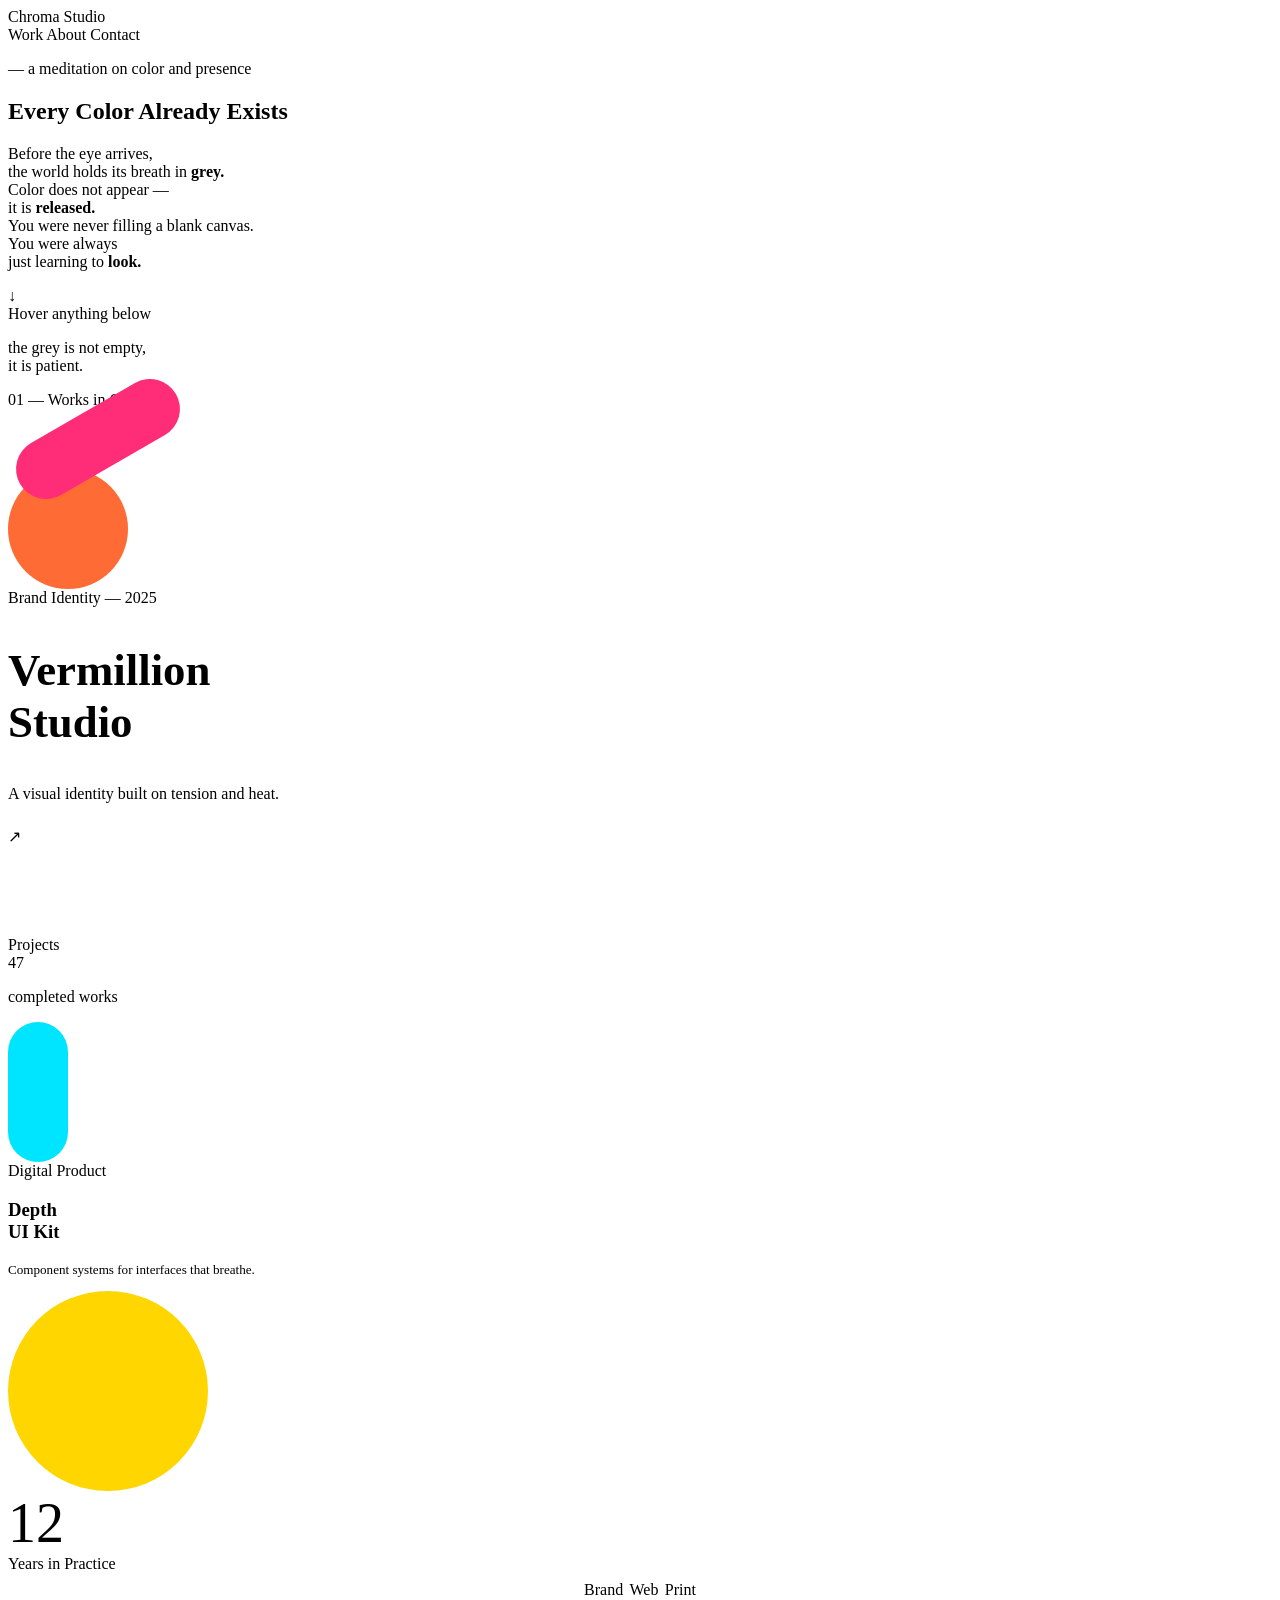
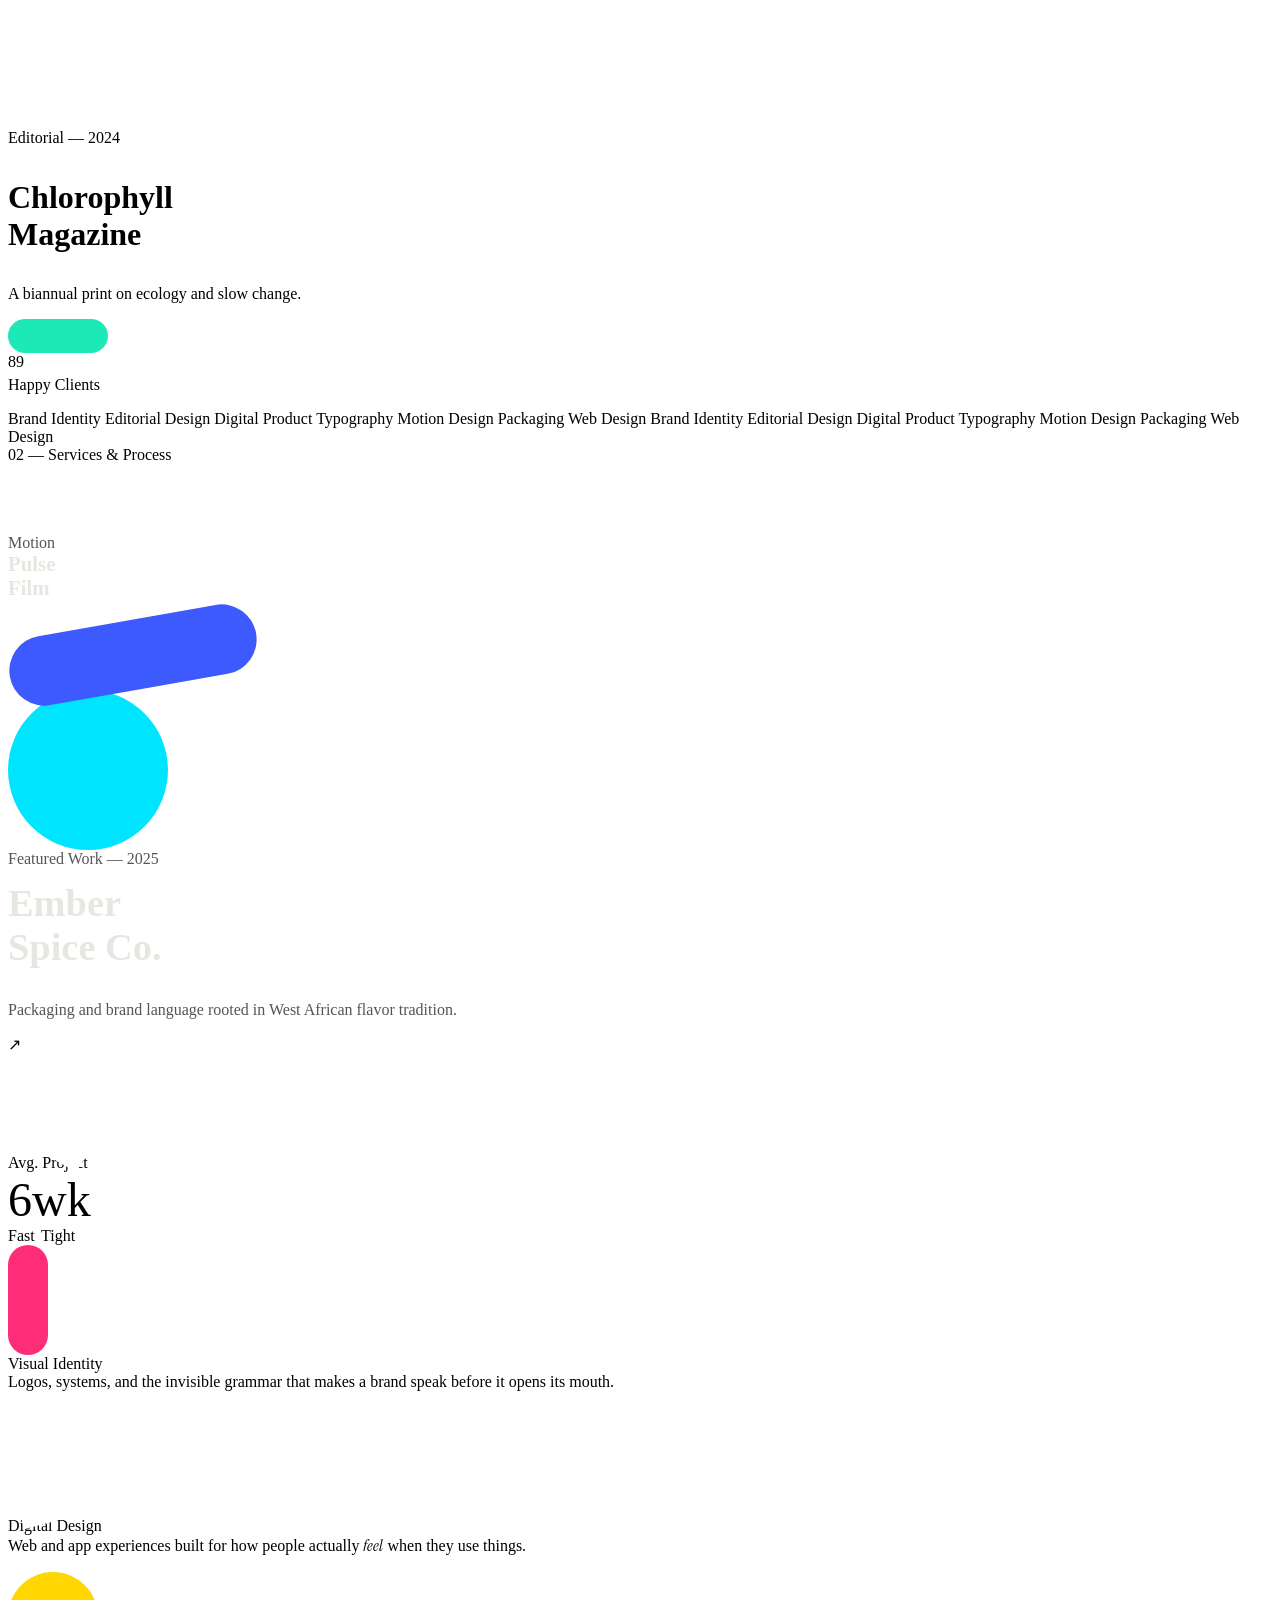
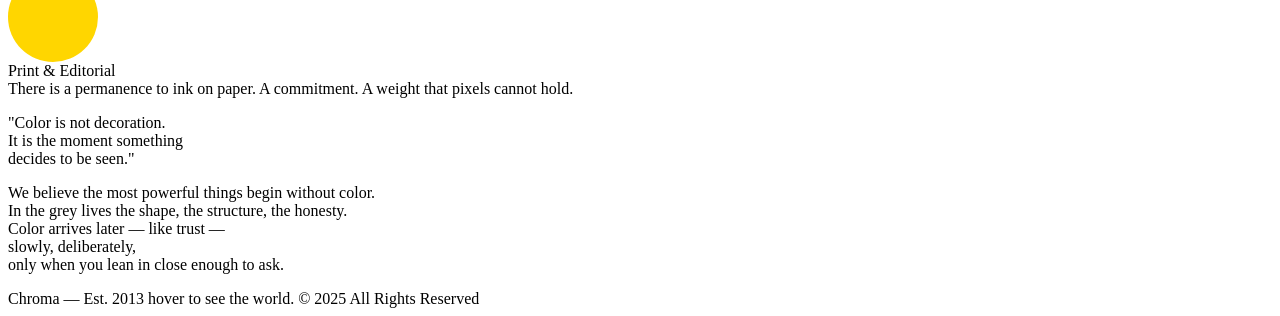
==== colorblind/colorblind.html @ b7427c92 "Add colorblind.html for Chroma website structure This HTML file serves as the main structure for the" ====
<!DOCTYPE html>
<html lang="en">
<head>
  <meta charset="UTF-8" />
  <meta name="viewport" content="width=device-width, initial-scale=1.0"/>
  <title>Chroma — Color Lives Inside Everything</title>
  <link href="https://fonts.googleapis.com/css2?family=Unbounded:wght@300;400;700;900&family=Instrument+Serif:ital@0;1&display=swap" rel="stylesheet"/>
  <link rel="stylesheet" href="colorblind.css">
</head>
<body>

<div id="cursor"></div>

<!-- ─── HERO ─── -->
<section class="hero">
  <div class="hero-blob blob-1"></div>
  <div class="hero-blob blob-2"></div>
  <div class="hero-blob blob-3"></div>

  <div class="hero-top">
    <div class="hero-logo">Chroma Studio</div>
    <nav class="hero-nav">
      <span>Work</span>
      <span>About</span>
      <span>Contact</span>
    </nav>
  </div>

  <div class="hero-center">
    <p class="hero-eyebrow">— a meditation on color and presence</p>
    <h1 class="hero-title">
      <span>Every</span>
      <span class="line-outline">Color</span>
      <span class="line-gray">Already</span>
      <span>Exists</span>
    </h1>
    <p class="hero-poem-block">
      Before the eye arrives,<br/>
      the world holds its breath in <strong>grey.</strong><br/>
      Color does not appear —<br/>
      it is <strong>released.</strong><br/>
      You were never filling a blank canvas.<br/>
      You were always<br/>
      just learning to <strong>look.</strong>
    </p>
  </div>

  <div class="hero-bottom">
    <div class="hero-cta">
      <div class="cta-circle">↓</div>
      <span>Hover anything below</span>
    </div>
    <p class="hero-hint">the grey is not empty,<br/>it is patient.</p>
  </div>
</section>

<!-- ─── BENTO GRID 1 ─── -->
<div class="section-label"><span>01 — Works in Color</span></div>

<div class="bento bento-1">

  <div class="b b1 b-dark c-hot">
    <div class="shape" style="width:180px;height:60px;border-radius:100px;bottom:2rem;right:-1rem;transform:rotate(-30deg);background:#ff2d78;"></div>
    <div class="shape" style="width:120px;height:120px;border-radius:50%;top:-40px;right:3rem;background:#ff6b35;"></div>
    <div class="b-inner">
      <span class="b-tag">Brand Identity — 2025</span>
      <div style="margin-top:auto;">
        <h2 class="b-title" style="font-size:clamp(2rem,3.5vw,3.2rem);">Vermillion<br/>Studio</h2>
        <p class="b-sub">A visual identity built on tension and heat.</p>
        <div style="margin-top:1.5rem;" class="b-arrow">↗</div>
      </div>
    </div>
  </div>

  <div class="b b2 c-lime">
    <div class="shape rounded-tri" style="width:90px;height:90px;bottom:1rem;right:1rem;background:white;"></div>
    <div class="b-inner">
      <span class="b-tag">Projects</span>
      <div class="b-num" style="margin-top:auto;">47</div>
      <p class="b-sub">completed works</p>
    </div>
  </div>

  <div class="b b3 b-dark c-sky">
    <div class="shape" style="width:60px;height:140px;border-radius:100px;top:1rem;right:1.5rem;background:#00e5ff;"></div>
    <div class="b-inner">
      <span class="b-tag">Digital Product</span>
      <div style="margin-top:auto;">
        <h3 class="b-title">Depth<br/>UI Kit</h3>
        <p class="b-body" style="margin-top:0.7rem;font-size:0.82rem;">Component systems for interfaces that breathe.</p>
      </div>
    </div>
  </div>

  <div class="b b4 c-gold">
    <div class="shape" style="width:200px;height:200px;border-radius:50%;top:-60px;right:-60px;background:#ffd600;"></div>
    <div class="b-inner pill-card">
      <div class="b-num" style="font-size:3.5rem;">12</div>
      <p class="b-tag" style="margin:0;">Years in Practice</p>
      <div style="display:flex;flex-wrap:wrap;gap:0.4rem;justify-content:center;margin-top:0.5rem;">
        <span class="pill-badge"><span class="pill-dot"></span>Brand</span>
        <span class="pill-badge"><span class="pill-dot"></span>Web</span>
        <span class="pill-badge"><span class="pill-dot"></span>Print</span>
      </div>
    </div>
  </div>

  <div class="b b5 c-violet">
    <div class="shape rounded-tri" style="width:130px;height:130px;bottom:-30px;left:2rem;background:white;transform:rotate(180deg);"></div>
    <div class="b-inner">
      <span class="b-tag">Editorial — 2024</span>
      <div style="margin-top:auto;">
        <h3 class="b-title" style="font-size:clamp(1.5rem,2.5vw,2.3rem);">Chlorophyll<br/>Magazine</h3>
        <p class="b-sub">A biannual print on ecology and slow change.</p>
      </div>
    </div>
  </div>

  <div class="b b6 c-mint">
    <div class="shape" style="width:100px;height:34px;border-radius:100px;top:1.5rem;right:1.5rem;background:#1de9b6;"></div>
    <div class="b-inner">
      <div class="b-num" style="margin-top:auto;">89</div>
      <p class="b-tag" style="margin-top:0.3rem;">Happy Clients</p>
    </div>
  </div>

</div>

<!-- ─── MARQUEE ─── -->
<div class="marquee-wrap">
  <div class="marquee-inner">
    <span class="marquee-item"><span class="marquee-dot md-hot"></span>Brand Identity</span>
    <span class="marquee-item"><span class="marquee-dot md-lime"></span>Editorial Design</span>
    <span class="marquee-item"><span class="marquee-dot md-sky"></span>Digital Product</span>
    <span class="marquee-item"><span class="marquee-dot md-gold"></span>Typography</span>
    <span class="marquee-item"><span class="marquee-dot md-violet"></span>Motion Design</span>
    <span class="marquee-item"><span class="marquee-dot md-mint"></span>Packaging</span>
    <span class="marquee-item"><span class="marquee-dot md-coral"></span>Web Design</span>
    <span class="marquee-item"><span class="marquee-dot md-hot"></span>Brand Identity</span>
    <span class="marquee-item"><span class="marquee-dot md-lime"></span>Editorial Design</span>
    <span class="marquee-item"><span class="marquee-dot md-sky"></span>Digital Product</span>
    <span class="marquee-item"><span class="marquee-dot md-gold"></span>Typography</span>
    <span class="marquee-item"><span class="marquee-dot md-violet"></span>Motion Design</span>
    <span class="marquee-item"><span class="marquee-dot md-mint"></span>Packaging</span>
    <span class="marquee-item"><span class="marquee-dot md-coral"></span>Web Design</span>
  </div>
</div>

<!-- ─── BENTO GRID 2 ─── -->
<div class="section-label"><span>02 — Services & Process</span></div>

<div class="bento bento-2">

  <div class="b b7 b-dark c-coral">
    <div class="shape rounded-tri" style="width:70px;height:70px;bottom:1rem;right:1rem;background:white;"></div>
    <div class="b-inner">
      <span class="b-tag" style="color:#555;">Motion</span>
      <h3 class="b-title" style="color:#e8e6e1;margin-top:auto;font-size:1.3rem;">Pulse<br/>Film</h3>
    </div>
  </div>

  <div class="b b8 b-dark c-indigo">
    <div class="shape" style="width:250px;height:70px;border-radius:100px;top:1.5rem;right:-2rem;background:#3d5afe;transform:rotate(-10deg);"></div>
    <div class="shape" style="width:160px;height:160px;border-radius:50%;bottom:-50px;right:2rem;background:#00e5ff;"></div>
    <div class="b-inner" style="flex-direction:row;align-items:flex-end;gap:3rem;">
      <div>
        <span class="b-tag" style="color:#555;">Featured Work — 2025</span>
        <h2 class="b-title" style="font-size:clamp(2rem,3vw,3rem);margin-top:0.8rem;color:#e8e6e1;">Ember<br/>Spice Co.</h2>
        <p class="b-sub" style="color:#555;">Packaging and brand language rooted in West African flavor tradition.</p>
      </div>
      <div style="align-self:flex-start;margin-top:0.3rem;" class="b-arrow">↗</div>
    </div>
  </div>

  <div class="b b9 c-lime">
    <div class="shape rounded-tri" style="width:100px;height:100px;top:-20px;left:1.5rem;background:white;transform:rotate(30deg);"></div>
    <div class="b-inner pill-card">
      <span class="b-tag">Avg. Project</span>
      <div class="b-num" style="font-size:3rem;">6wk</div>
      <div style="display:flex;gap:0.4rem;">
        <span class="pill-badge"><span class="pill-dot"></span>Fast</span>
        <span class="pill-badge"><span class="pill-dot"></span>Tight</span>
      </div>
    </div>
  </div>

  <div class="b b10 c-hot">
    <div class="shape" style="width:40px;height:110px;border-radius:100px;bottom:1rem;right:2rem;background:#ff2d78;"></div>
    <div class="b-inner">
      <span class="b-tag">Visual Identity</span>
      <p class="b-body" style="margin-top:auto;">Logos, systems, and the invisible grammar that makes a brand speak before it opens its mouth.</p>
    </div>
  </div>

  <div class="b b11 c-violet">
    <div class="shape rounded-tri" style="width:110px;height:110px;bottom:-20px;right:-10px;background:white;transform:rotate(-15deg);"></div>
    <div class="b-inner">
      <span class="b-tag">Digital Design</span>
      <p class="b-body" style="margin-top:auto;">Web and app experiences built for how people actually <em style="font-family:'Instrument Serif',serif;">feel</em> when they use things.</p>
    </div>
  </div>

  <div class="b b12 c-gold">
    <div class="shape" style="width:90px;height:90px;border-radius:50%;top:-20px;left:-20px;background:#ffd600;"></div>
    <div class="b-inner">
      <span class="b-tag">Print & Editorial</span>
      <p class="b-body" style="margin-top:auto;">There is a permanence to ink on paper. A commitment. A weight that pixels cannot hold.</p>
    </div>
  </div>

</div>

<!-- ─── MANIFESTO ─── -->
<div class="manifesto-row" style="margin-top:14px;">
  <div class="manifesto-card">
    <div class="m-tri-1"></div>
    <div class="m-tri-2"></div>
    <div class="manifesto-text">
      <p class="manifesto-quote">
        "Color is not decoration.<br/>
        It is the moment something<br/>
        decides to be seen."
      </p>
      <p class="manifesto-body">
        We believe the most powerful things begin without color.<br/>
        In the grey lives the shape, the structure, the honesty.<br/>
        Color arrives later — like trust —<br/>
        slowly, deliberately,<br/>
        only when you lean in close enough to ask.
      </p>
    </div>
  </div>
</div>

<!-- ─── FOOTER ─── -->
<footer>
  <span class="footer-logo">Chroma — Est. 2013</span>
  <span class="footer-hint">hover to see the world.</span>
  <span class="footer-copy">© 2025 All Rights Reserved</span>
</footer>

<script src="colorblind.js"></script>
</body>
</html>
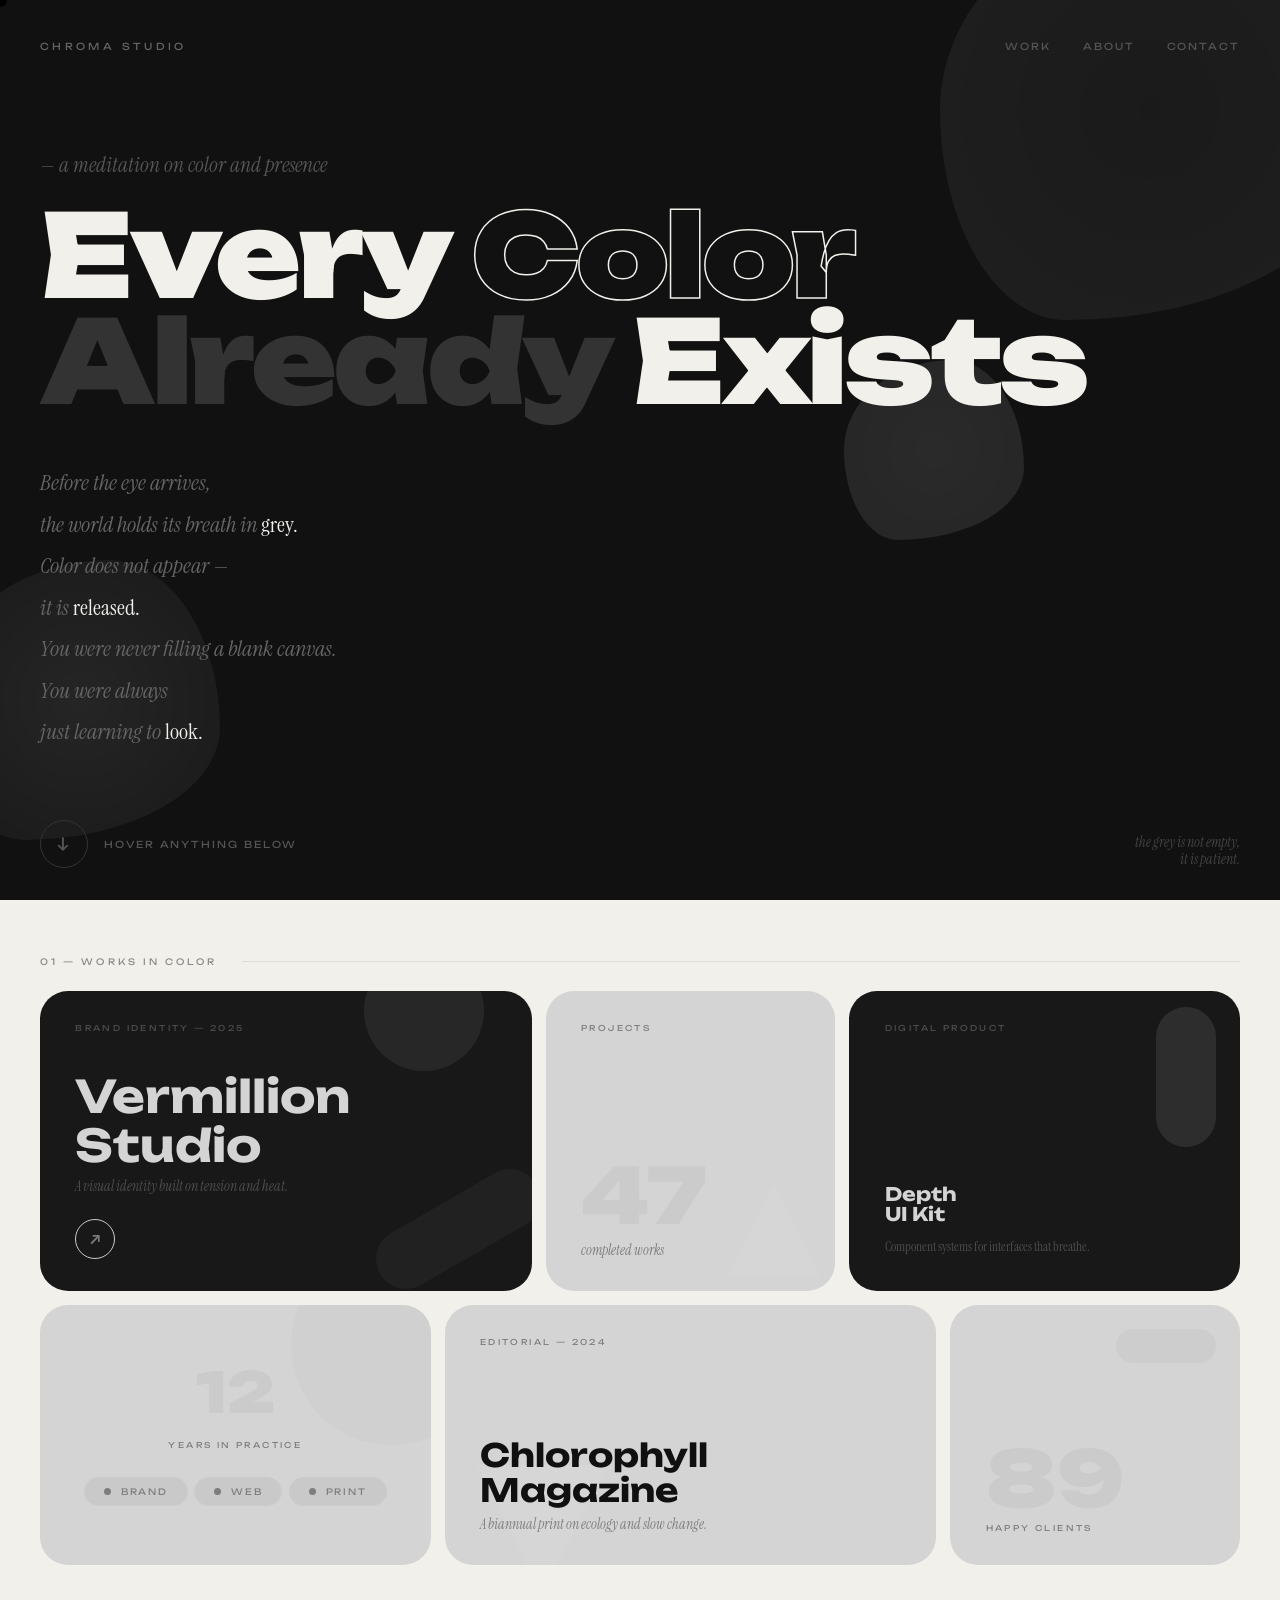
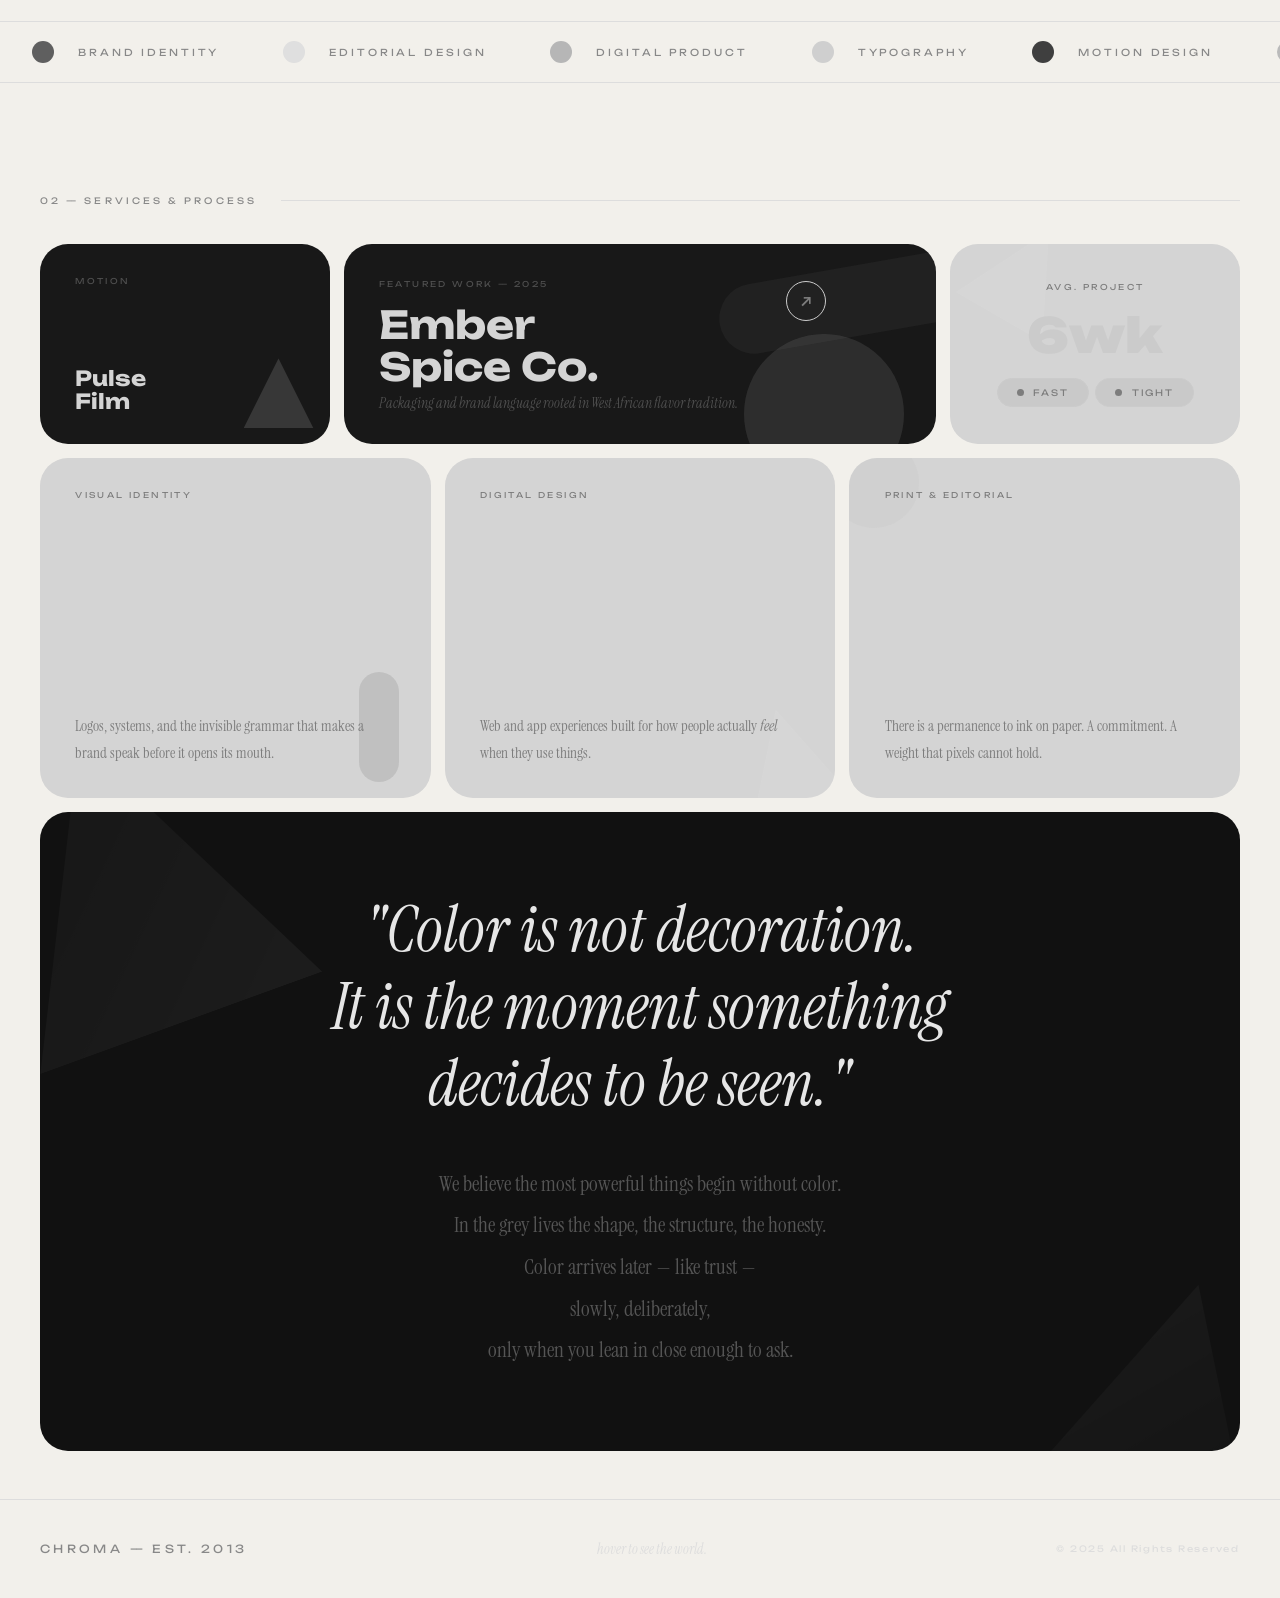
==== commit 89d71f28: "Update colorblind.html" ====
--- a/colorblind/colorblind.html
+++ b/colorblind/colorblind.html
@@ -11,7 +11,6 @@
 
 <div id="cursor"></div>
 
-<!-- ─── HERO ─── -->
 <section class="hero">
   <div class="hero-blob blob-1"></div>
   <div class="hero-blob blob-2"></div>
@@ -126,7 +125,6 @@
 
 </div>
 
-<!-- ─── MARQUEE ─── -->
 <div class="marquee-wrap">
   <div class="marquee-inner">
     <span class="marquee-item"><span class="marquee-dot md-hot"></span>Brand Identity</span>
@@ -146,7 +144,6 @@
   </div>
 </div>
 
-<!-- ─── BENTO GRID 2 ─── -->
 <div class="section-label"><span>02 — Services & Process</span></div>
 
 <div class="bento bento-2">
@@ -210,7 +207,6 @@
 
 </div>
 
-<!-- ─── MANIFESTO ─── -->
 <div class="manifesto-row" style="margin-top:14px;">
   <div class="manifesto-card">
     <div class="m-tri-1"></div>
@@ -232,7 +228,6 @@
   </div>
 </div>
 
-<!-- ─── FOOTER ─── -->
 <footer>
   <span class="footer-logo">Chroma — Est. 2013</span>
   <span class="footer-hint">hover to see the world.</span>
--- a/colorblind/colorblind.css
+++ b/colorblind/colorblind.css
@@ -0,0 +1,825 @@
+*,
+*::before,
+*::after {
+  box-sizing: border-box;
+  margin: 0;
+  padding: 0;
+}
+
+:root {
+  --bg: #f2f0eb;
+  --ink: #111;
+  --gray: #bbb;
+  --light-gray: #ddd;
+  --mid-gray: #888;
+  --card-radius: 28px;
+}
+
+html {
+  scroll-behavior: smooth;
+}
+
+body {
+  background: var(--bg);
+  color: var(--ink);
+  font-family: "Unbounded", sans-serif;
+  min-height: 100vh;
+  overflow-x: hidden;
+}
+
+/* ─── CURSOR ─── */
+* {
+  cursor: none !important;
+}
+#cursor {
+  position: fixed;
+  width: 14px;
+  height: 14px;
+  background: var(--ink);
+  border-radius: 50%;
+  pointer-events: none;
+  z-index: 9999;
+  transform: translate(-50%, -50%);
+  transition:
+    width 0.2s,
+    height 0.2s,
+    background 0.3s;
+  mix-blend-mode: difference;
+}
+#cursor.big {
+  width: 40px;
+  height: 40px;
+}
+
+/* ─── HERO ─── */
+.hero {
+  min-height: 100svh;
+  display: flex;
+  flex-direction: column;
+  justify-content: space-between;
+  padding: 2.5rem 2.5rem 2rem;
+  position: relative;
+  overflow: hidden;
+  background: #111;
+  color: #f2f0eb;
+}
+
+.hero-blob {
+  position: absolute;
+  border-radius: 60% 40% 70% 30% / 50% 60% 40% 50%;
+  filter: grayscale(1);
+  opacity: 0.12;
+  pointer-events: none;
+  transition:
+    filter 0.8s ease,
+    opacity 0.8s ease;
+}
+.hero:hover .hero-blob {
+  filter: grayscale(0);
+  opacity: 0.3;
+}
+
+.blob-1 {
+  width: 420px;
+  height: 420px;
+  background: radial-gradient(circle, #ff2d78, #ff6b35);
+  top: -100px;
+  right: -80px;
+  animation: morph1 8s ease-in-out infinite;
+}
+.blob-2 {
+  width: 280px;
+  height: 280px;
+  background: radial-gradient(circle, #00e5ff, #7c3aed);
+  bottom: 60px;
+  left: -60px;
+  animation: morph2 10s ease-in-out infinite;
+}
+.blob-3 {
+  width: 180px;
+  height: 180px;
+  background: radial-gradient(circle, #adff2f, #00e5ff);
+  top: 40%;
+  right: 20%;
+  animation: morph3 7s ease-in-out infinite;
+}
+
+@keyframes morph1 {
+  0%,
+  100% {
+    border-radius: 60% 40% 70% 30% / 50% 60% 40% 50%;
+  }
+  50% {
+    border-radius: 30% 70% 40% 60% / 60% 40% 60% 40%;
+  }
+}
+@keyframes morph2 {
+  0%,
+  100% {
+    border-radius: 40% 60% 50% 50% / 60% 40% 60% 40%;
+  }
+  50% {
+    border-radius: 70% 30% 60% 40% / 40% 70% 30% 60%;
+  }
+}
+@keyframes morph3 {
+  0%,
+  100% {
+    border-radius: 50% 50% 60% 40% / 40% 60% 50% 50%;
+  }
+  50% {
+    border-radius: 60% 40% 40% 60% / 60% 40% 60% 40%;
+  }
+}
+
+.hero-top {
+  display: flex;
+  justify-content: space-between;
+  align-items: flex-start;
+  position: relative;
+  z-index: 2;
+}
+
+.hero-logo {
+  font-size: 0.6rem;
+  letter-spacing: 0.35em;
+  text-transform: uppercase;
+  color: #666;
+}
+
+.hero-nav {
+  display: flex;
+  gap: 2rem;
+  font-size: 0.6rem;
+  letter-spacing: 0.2em;
+  text-transform: uppercase;
+  color: #555;
+}
+
+.hero-center {
+  position: relative;
+  z-index: 2;
+  flex: 1;
+  display: flex;
+  flex-direction: column;
+  justify-content: center;
+  padding: 4rem 0 2rem;
+}
+
+.hero-eyebrow {
+  font-family: "Instrument Serif", serif;
+  font-style: italic;
+  font-size: clamp(1rem, 2vw, 1.3rem);
+  color: #555;
+  margin-bottom: 1.5rem;
+}
+
+.hero-title {
+  font-family: "Unbounded", sans-serif;
+  font-size: clamp(3.5rem, 9vw, 9rem);
+  font-weight: 900;
+  line-height: 0.92;
+  letter-spacing: -0.03em;
+  margin-bottom: 3rem;
+}
+
+.hero-title .line-outline {
+  -webkit-text-stroke: 1.5px #f2f0eb;
+  color: transparent;
+}
+
+.hero-title .line-gray {
+  color: #333;
+}
+
+.hero-poem-block {
+  max-width: 480px;
+  font-family: "Instrument Serif", serif;
+  font-size: clamp(1.05rem, 1.8vw, 1.4rem);
+  line-height: 1.85;
+  color: #666;
+  font-style: italic;
+}
+
+.hero-poem-block strong {
+  font-style: normal;
+  color: #f2f0eb;
+  font-weight: 400;
+}
+
+.hero-bottom {
+  display: flex;
+  justify-content: space-between;
+  align-items: flex-end;
+  position: relative;
+  z-index: 2;
+}
+
+.hero-cta {
+  display: flex;
+  align-items: center;
+  gap: 1rem;
+  font-size: 0.6rem;
+  letter-spacing: 0.2em;
+  text-transform: uppercase;
+  color: #555;
+}
+
+.cta-circle {
+  width: 48px;
+  height: 48px;
+  border-radius: 50%;
+  border: 1px solid #333;
+  display: flex;
+  align-items: center;
+  justify-content: center;
+  font-size: 1.1rem;
+  animation: bounce 2.5s ease-in-out infinite;
+}
+
+@keyframes bounce {
+  0%,
+  100% {
+    transform: translateY(0);
+  }
+  50% {
+    transform: translateY(6px);
+  }
+}
+
+.hero-hint {
+  font-family: "Instrument Serif", serif;
+  font-style: italic;
+  font-size: 0.85rem;
+  color: #444;
+  text-align: right;
+}
+
+/* ─── SECTION LABEL ─── */
+.section-label {
+  padding: 3.5rem 2.5rem 1.5rem;
+  display: flex;
+  align-items: center;
+  gap: 1.5rem;
+}
+
+.section-label span {
+  font-size: 0.55rem;
+  letter-spacing: 0.35em;
+  text-transform: uppercase;
+  color: var(--mid-gray);
+  white-space: nowrap;
+}
+
+.section-label::after {
+  content: "";
+  flex: 1;
+  height: 1px;
+  background: var(--light-gray);
+}
+
+/* ─── BENTO GRIDS ─── */
+.bento {
+  display: grid;
+  padding: 0 2.5rem;
+  gap: 14px;
+}
+
+.bento-1 {
+  grid-template-columns: repeat(12, 1fr);
+  grid-template-rows: 300px 260px;
+}
+
+.bento-2 {
+  margin-top: 14px;
+  grid-template-columns: repeat(12, 1fr);
+  grid-template-rows: 200px 340px;
+}
+
+/* ─── BENTO CARD BASE ─── */
+.b {
+  border-radius: var(--card-radius);
+  padding: 2rem 2.2rem;
+  position: relative;
+  overflow: hidden;
+  background: #e8e6e1;
+  filter: grayscale(1) brightness(0.92);
+  transition:
+    filter 0.55s cubic-bezier(0.23, 1, 0.32, 1),
+    transform 0.35s cubic-bezier(0.23, 1, 0.32, 1),
+    box-shadow 0.35s ease;
+}
+
+.b:hover {
+  filter: grayscale(0) brightness(1);
+  transform: scale(1.015) translateY(-3px);
+  box-shadow: 0 24px 60px rgba(0, 0, 0, 0.2);
+  z-index: 10;
+}
+
+/* Color overlay layer */
+.b::after {
+  content: "";
+  position: absolute;
+  inset: 0;
+  border-radius: inherit;
+  opacity: 0;
+  transition: opacity 0.55s cubic-bezier(0.23, 1, 0.32, 1);
+  pointer-events: none;
+}
+.b:hover::after {
+  opacity: 1;
+}
+
+.c-hot::after {
+  background: linear-gradient(135deg, #ff2d78 0%, #ff6b35 100%);
+}
+.c-lime::after {
+  background: linear-gradient(135deg, #adff2f 0%, #00e676 100%);
+}
+.c-sky::after {
+  background: linear-gradient(135deg, #00e5ff 0%, #0091ea 100%);
+}
+.c-gold::after {
+  background: linear-gradient(135deg, #ffd600 0%, #ff6d00 100%);
+}
+.c-violet::after {
+  background: linear-gradient(135deg, #d500f9 0%, #651fff 100%);
+}
+.c-mint::after {
+  background: linear-gradient(135deg, #1de9b6 0%, #00e5ff 100%);
+}
+.c-coral::after {
+  background: linear-gradient(135deg, #ff6e40 0%, #ff1744 100%);
+}
+.c-indigo::after {
+  background: linear-gradient(135deg, #3d5afe 0%, #00e5ff 100%);
+}
+
+/* All content above color layer */
+.b-inner {
+  position: relative;
+  z-index: 1;
+  height: 100%;
+  display: flex;
+  flex-direction: column;
+}
+
+/* ─── DECORATIVE SHAPES ─── */
+.shape {
+  position: absolute;
+  pointer-events: none;
+  filter: grayscale(1);
+  opacity: 0.15;
+  z-index: 0;
+  transition:
+    filter 0.55s ease,
+    opacity 0.55s ease;
+}
+.b:hover .shape {
+  filter: grayscale(0);
+  opacity: 0.3;
+}
+
+.rounded-tri {
+  clip-path: polygon(50% 0%, 0% 100%, 100% 100%);
+}
+
+/* ─── TYPOGRAPHY ─── */
+.b-tag {
+  font-size: 0.5rem;
+  letter-spacing: 0.3em;
+  text-transform: uppercase;
+  color: var(--mid-gray);
+  transition: color 0.4s;
+}
+.b:hover .b-tag {
+  color: rgba(255, 255, 255, 0.7);
+}
+
+.b-title {
+  font-family: "Unbounded", sans-serif;
+  font-weight: 700;
+  line-height: 1.1;
+  color: var(--ink);
+  transition: color 0.4s;
+}
+.b:hover .b-title {
+  color: #fff;
+}
+
+.b-sub {
+  font-family: "Instrument Serif", serif;
+  font-style: italic;
+  font-size: 0.9rem;
+  color: var(--mid-gray);
+  margin-top: 0.4rem;
+  transition: color 0.4s;
+}
+.b:hover .b-sub {
+  color: rgba(255, 255, 255, 0.8);
+}
+
+.b-num {
+  font-size: clamp(3rem, 6vw, 5.5rem);
+  font-weight: 900;
+  line-height: 1;
+  color: var(--light-gray);
+  transition: color 0.4s;
+}
+.b:hover .b-num {
+  color: rgba(255, 255, 255, 0.25);
+}
+
+.b-body {
+  font-family: "Instrument Serif", serif;
+  font-size: 0.95rem;
+  line-height: 1.75;
+  color: var(--mid-gray);
+  transition: color 0.4s;
+}
+.b:hover .b-body {
+  color: rgba(255, 255, 255, 0.85);
+}
+
+.b-arrow {
+  width: 40px;
+  height: 40px;
+  border-radius: 50%;
+  border: 1.5px solid var(--light-gray);
+  display: flex;
+  align-items: center;
+  justify-content: center;
+  font-size: 1rem;
+  color: var(--mid-gray);
+  transition:
+    border-color 0.4s,
+    color 0.4s,
+    background 0.4s;
+  align-self: flex-start;
+}
+.b:hover .b-arrow {
+  border-color: rgba(255, 255, 255, 0.5);
+  color: #fff;
+  background: rgba(255, 255, 255, 0.15);
+}
+
+/* ─── DARK CARDS ─── */
+.b-dark {
+  background: #1a1a1a;
+}
+.b-dark .b-tag {
+  color: #555;
+}
+.b-dark .b-title {
+  color: #e8e6e1;
+}
+.b-dark .b-body {
+  color: #555;
+}
+.b-dark .b-sub {
+  color: #555;
+}
+
+/* ─── GRID 1 SPANS ─── */
+.b1 {
+  grid-column: span 5;
+}
+.b2 {
+  grid-column: span 3;
+}
+.b3 {
+  grid-column: span 4;
+}
+.b4 {
+  grid-column: span 4;
+}
+.b5 {
+  grid-column: span 5;
+}
+.b6 {
+  grid-column: span 3;
+}
+
+/* ─── GRID 2 SPANS ─── */
+.b7 {
+  grid-column: span 3;
+}
+.b8 {
+  grid-column: span 6;
+}
+.b9 {
+  grid-column: span 3;
+}
+.b10 {
+  grid-column: span 4;
+}
+.b11 {
+  grid-column: span 4;
+}
+.b12 {
+  grid-column: span 4;
+}
+
+/* ─── PILL BADGES ─── */
+.pill-card {
+  display: flex;
+  align-items: center;
+  justify-content: center;
+  gap: 1.2rem;
+  flex-direction: column;
+}
+
+.pill-badge {
+  display: inline-flex;
+  align-items: center;
+  gap: 0.6rem;
+  padding: 0.5rem 1.2rem;
+  border-radius: 100px;
+  background: rgba(0, 0, 0, 0.05);
+  font-size: 0.55rem;
+  letter-spacing: 0.2em;
+  text-transform: uppercase;
+  color: var(--mid-gray);
+  border: 1px solid var(--light-gray);
+  transition:
+    background 0.4s,
+    border-color 0.4s,
+    color 0.4s;
+}
+.b:hover .pill-badge {
+  background: rgba(255, 255, 255, 0.2);
+  border-color: rgba(255, 255, 255, 0.4);
+  color: #fff;
+}
+
+.pill-dot {
+  width: 7px;
+  height: 7px;
+  border-radius: 50%;
+  background: currentColor;
+}
+
+/* ─── MARQUEE ─── */
+.marquee-wrap {
+  margin: 3.5rem 0;
+  overflow: hidden;
+  border-top: 1px solid var(--light-gray);
+  border-bottom: 1px solid var(--light-gray);
+  padding: 1.2rem 0;
+  filter: grayscale(1);
+  transition: filter 0.5s;
+}
+.marquee-wrap:hover {
+  filter: grayscale(0);
+}
+
+.marquee-inner {
+  display: flex;
+  animation: marquee 18s linear infinite;
+  white-space: nowrap;
+}
+
+.marquee-item {
+  display: inline-flex;
+  align-items: center;
+  gap: 1.5rem;
+  padding: 0 2rem;
+  font-size: 0.6rem;
+  letter-spacing: 0.3em;
+  text-transform: uppercase;
+  color: var(--mid-gray);
+}
+
+.marquee-dot {
+  width: 22px;
+  height: 22px;
+  border-radius: 50%;
+  flex-shrink: 0;
+}
+.md-hot {
+  background: #ff2d78;
+}
+.md-lime {
+  background: #adff2f;
+}
+.md-sky {
+  background: #00e5ff;
+}
+.md-gold {
+  background: #ffd600;
+}
+.md-violet {
+  background: #d500f9;
+}
+.md-mint {
+  background: #1de9b6;
+}
+.md-coral {
+  background: #ff6e40;
+}
+
+@keyframes marquee {
+  from {
+    transform: translateX(0);
+  }
+  to {
+    transform: translateX(-50%);
+  }
+}
+
+/* ─── MANIFESTO ─── */
+.manifesto-row {
+  padding: 0 2.5rem;
+  margin-bottom: 14px;
+}
+
+.manifesto-card {
+  border-radius: var(--card-radius);
+  background: #111;
+  padding: 5rem 4rem;
+  position: relative;
+  overflow: hidden;
+  filter: grayscale(1);
+  transition: filter 0.7s ease;
+  text-align: center;
+}
+.manifesto-card:hover {
+  filter: grayscale(0);
+}
+
+.manifesto-card::before {
+  content: "";
+  position: absolute;
+  inset: 0;
+  background:
+    radial-gradient(
+      ellipse at 20% 50%,
+      rgba(255, 45, 120, 0.28) 0%,
+      transparent 50%
+    ),
+    radial-gradient(
+      ellipse at 80% 50%,
+      rgba(0, 229, 255, 0.22) 0%,
+      transparent 50%
+    ),
+    radial-gradient(
+      ellipse at 50% 100%,
+      rgba(173, 255, 47, 0.15) 0%,
+      transparent 50%
+    );
+  opacity: 0;
+  transition: opacity 0.7s ease;
+}
+.manifesto-card:hover::before {
+  opacity: 1;
+}
+
+.m-tri-1,
+.m-tri-2 {
+  position: absolute;
+  pointer-events: none;
+  filter: grayscale(1);
+  opacity: 0.06;
+  transition:
+    filter 0.7s,
+    opacity 0.7s;
+  clip-path: polygon(50% 0%, 0% 100%, 100% 100%);
+}
+.manifesto-card:hover .m-tri-1,
+.manifesto-card:hover .m-tri-2 {
+  filter: grayscale(0);
+  opacity: 0.22;
+}
+
+.m-tri-1 {
+  width: 300px;
+  height: 300px;
+  background: linear-gradient(135deg, #ff2d78, #ffd600);
+  top: -80px;
+  left: -60px;
+  transform: rotate(-20deg);
+}
+.m-tri-2 {
+  width: 220px;
+  height: 220px;
+  background: linear-gradient(135deg, #00e5ff, #d500f9);
+  bottom: -50px;
+  right: -40px;
+  transform: rotate(15deg);
+}
+
+.manifesto-text {
+  position: relative;
+  z-index: 1;
+}
+
+.manifesto-quote {
+  font-family: "Instrument Serif", serif;
+  font-style: italic;
+  font-size: clamp(2rem, 5vw, 4.5rem);
+  font-weight: 400;
+  line-height: 1.2;
+  color: #e8e6e1;
+  margin-bottom: 2.5rem;
+}
+
+.manifesto-body {
+  font-family: "Instrument Serif", serif;
+  font-size: clamp(1rem, 1.8vw, 1.3rem);
+  line-height: 2;
+  color: #555;
+  max-width: 600px;
+  margin: 0 auto;
+  transition: color 0.7s;
+}
+.manifesto-card:hover .manifesto-body {
+  color: #aaa;
+}
+
+/* ─── FOOTER ─── */
+footer {
+  padding: 2.5rem;
+  display: flex;
+  justify-content: space-between;
+  align-items: center;
+  border-top: 1px solid var(--light-gray);
+  margin-top: 3rem;
+}
+.footer-logo {
+  font-size: 0.7rem;
+  letter-spacing: 0.3em;
+  text-transform: uppercase;
+  color: var(--mid-gray);
+}
+.footer-hint {
+  font-family: "Instrument Serif", serif;
+  font-style: italic;
+  font-size: 0.9rem;
+  color: var(--light-gray);
+}
+.footer-copy {
+  font-size: 0.55rem;
+  letter-spacing: 0.2em;
+  color: var(--light-gray);
+}
+
+/* ─── RESPONSIVE ─── */
+@media (max-width: 1000px) {
+  .bento-1,
+  .bento-2 {
+    grid-template-columns: repeat(6, 1fr);
+    grid-template-rows: auto;
+  }
+  .b1,
+  .b2,
+  .b3,
+  .b4,
+  .b5,
+  .b6,
+  .b7,
+  .b8,
+  .b9,
+  .b10,
+  .b11,
+  .b12 {
+    grid-column: span 3;
+  }
+  .b1,
+  .b8 {
+    grid-column: span 6;
+  }
+}
+@media (max-width: 640px) {
+  .bento-1,
+  .bento-2 {
+    grid-template-columns: 1fr 1fr;
+  }
+  .b1,
+  .b8 {
+    grid-column: span 2;
+  }
+  .b2,
+  .b3,
+  .b4,
+  .b5,
+  .b6,
+  .b7,
+  .b9,
+  .b10,
+  .b11,
+  .b12 {
+    grid-column: span 1;
+  }
+  .hero-nav {
+    display: none;
+  }
+  .manifesto-card {
+    padding: 3rem 2rem;
+  }
+  footer {
+    flex-direction: column;
+    gap: 1rem;
+    text-align: center;
+  }
+}
